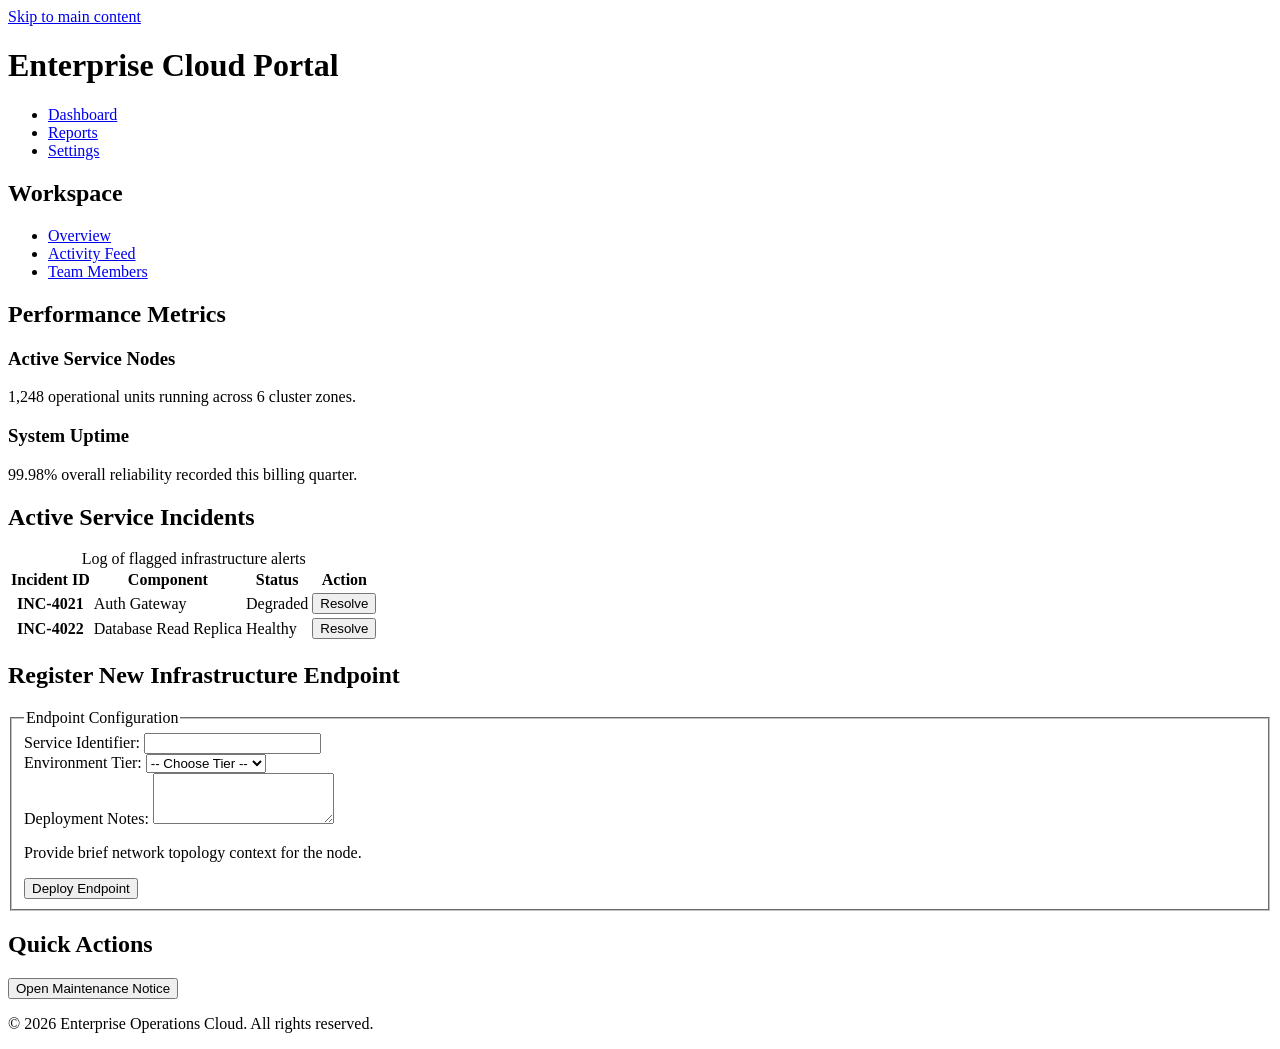
==== client/index.html @ 0bd35bb0 "Create index.html" ====
<!DOCTYPE html>
<html lang="en">
<head>
  <meta charset="UTF-8">
  <meta name="viewport" content="width=device-width, initial-scale=1.0">
  <title>Enterprise Analytics Dashboard</title>
</head>
<body>

  <!-- Top Global Header -->
  <header role="banner">
    <a href="#main-content" class="skip-link">Skip to main content</a>
    <h1>Enterprise Cloud Portal</h1>
    <nav aria-label="Global Navigation">
      <ul>
        <li><a href="#dashboard" aria-current="page">Dashboard</a></li>
        <li><a href="#reports">Reports</a></li>
        <li><a href="#settings">Settings</a></li>
      </ul>
    </nav>
  </header>

  <!-- Sidebar Navigation -->
  <aside aria-label="Sidebar Navigation">
    <nav>
      <h2>Workspace</h2>
      <ul>
        <li><a href="#overview">Overview</a></li>
        <li><a href="#activity">Activity Feed</a></li>
        <li><a href="#teams">Team Members</a></li>
      </ul>
    </nav>
  </aside>

  <!-- Primary Page Content Area -->
  <main id="main-content" role="main">
    
    <!-- Section: Metrics -->
    <section aria-labelledby="metrics-heading">
      <h2 id="metrics-heading">Performance Metrics</h2>
      <article>
        <h3>Active Service Nodes</h3>
        <p>1,248 operational units running across 6 cluster zones.</p>
      </article>
      <article>
        <h3>System Uptime</h3>
        <p>99.98% overall reliability recorded this billing quarter.</p>
      </article>
    </section>

    <!-- Section: Data Table -->
    <section aria-labelledby="table-heading">
      <h2 id="table-heading">Active Service Incidents</h2>
      <table>
        <caption>Log of flagged infrastructure alerts</caption>
        <thead>
          <tr>
            <th scope="col">Incident ID</th>
            <th scope="col">Component</th>
            <th scope="col">Status</th>
            <th scope="col">Action</th>
          </tr>
        </thead>
        <tbody>
          <tr>
            <th scope="row">INC-4021</th>
            <td>Auth Gateway</td>
            <td>Degraded</td>
            <td><button type="button" aria-label="Resolve incident INC-4021">Resolve</button></td>
          </tr>
          <tr>
            <th scope="row">INC-4022</th>
            <td>Database Read Replica</td>
            <td>Healthy</td>
            <td><button type="button" aria-label="Resolve incident INC-4022">Resolve</button></td>
          </tr>
        </tbody>
      </table>
    </section>

    <!-- Section: Accessible Form -->
    <section aria-labelledby="form-heading">
      <h2 id="form-heading">Register New Infrastructure Endpoint</h2>
      <form action="/submit-endpoint" method="post">
        <fieldset>
          <legend>Endpoint Configuration</legend>

          <div>
            <label for="service-name">Service Identifier:</label>
            <input type="text" id="service-name" name="serviceName" required aria-required="true">
          </div>

          <div>
            <label for="service-tier">Environment Tier:</label>
            <select id="service-tier" name="tier" required aria-required="true">
              <option value="">-- Choose Tier --</option>
              <option value="prod">Production</option>
              <option value="staging">Staging</option>
              <option value="dev">Development</option>
            </select>
          </div>

          <div>
            <label for="endpoint-notes">Deployment Notes:</label>
            <textarea id="endpoint-notes" name="notes" rows="3" aria-describedby="notes-desc"></textarea>
            <p id="notes-desc">Provide brief network topology context for the node.</p>
          </div>

          <button type="submit">Deploy Endpoint</button>
        </fieldset>
      </form>
    </section>

    <!-- Accessible Modal Dialog -->
    <section aria-labelledby="dialog-heading">
      <h2 id="dialog-heading">Quick Actions</h2>
      <button type="button" onclick="document.getElementById('confirmation-dialog').showModal()" aria-haspopup="dialog">
        Open Maintenance Notice
      </button>

      <dialog id="confirmation-dialog" aria-labelledby="modal-title">
        <h3 id="modal-title">Scheduled System Maintenance</h3>
        <p>Routing updates will initiate at midnight UTC. Confirm to acknowledge.</p>
        <form method="dialog">
          <button value="cancel">Close</button>
        </form>
      </dialog>
    </section>

  </main>

  <!-- Global Footer -->
  <footer role="contentinfo">
    <p>&copy; 2026 Enterprise Operations Cloud. All rights reserved.</p>
  </footer>

</body>
</html>
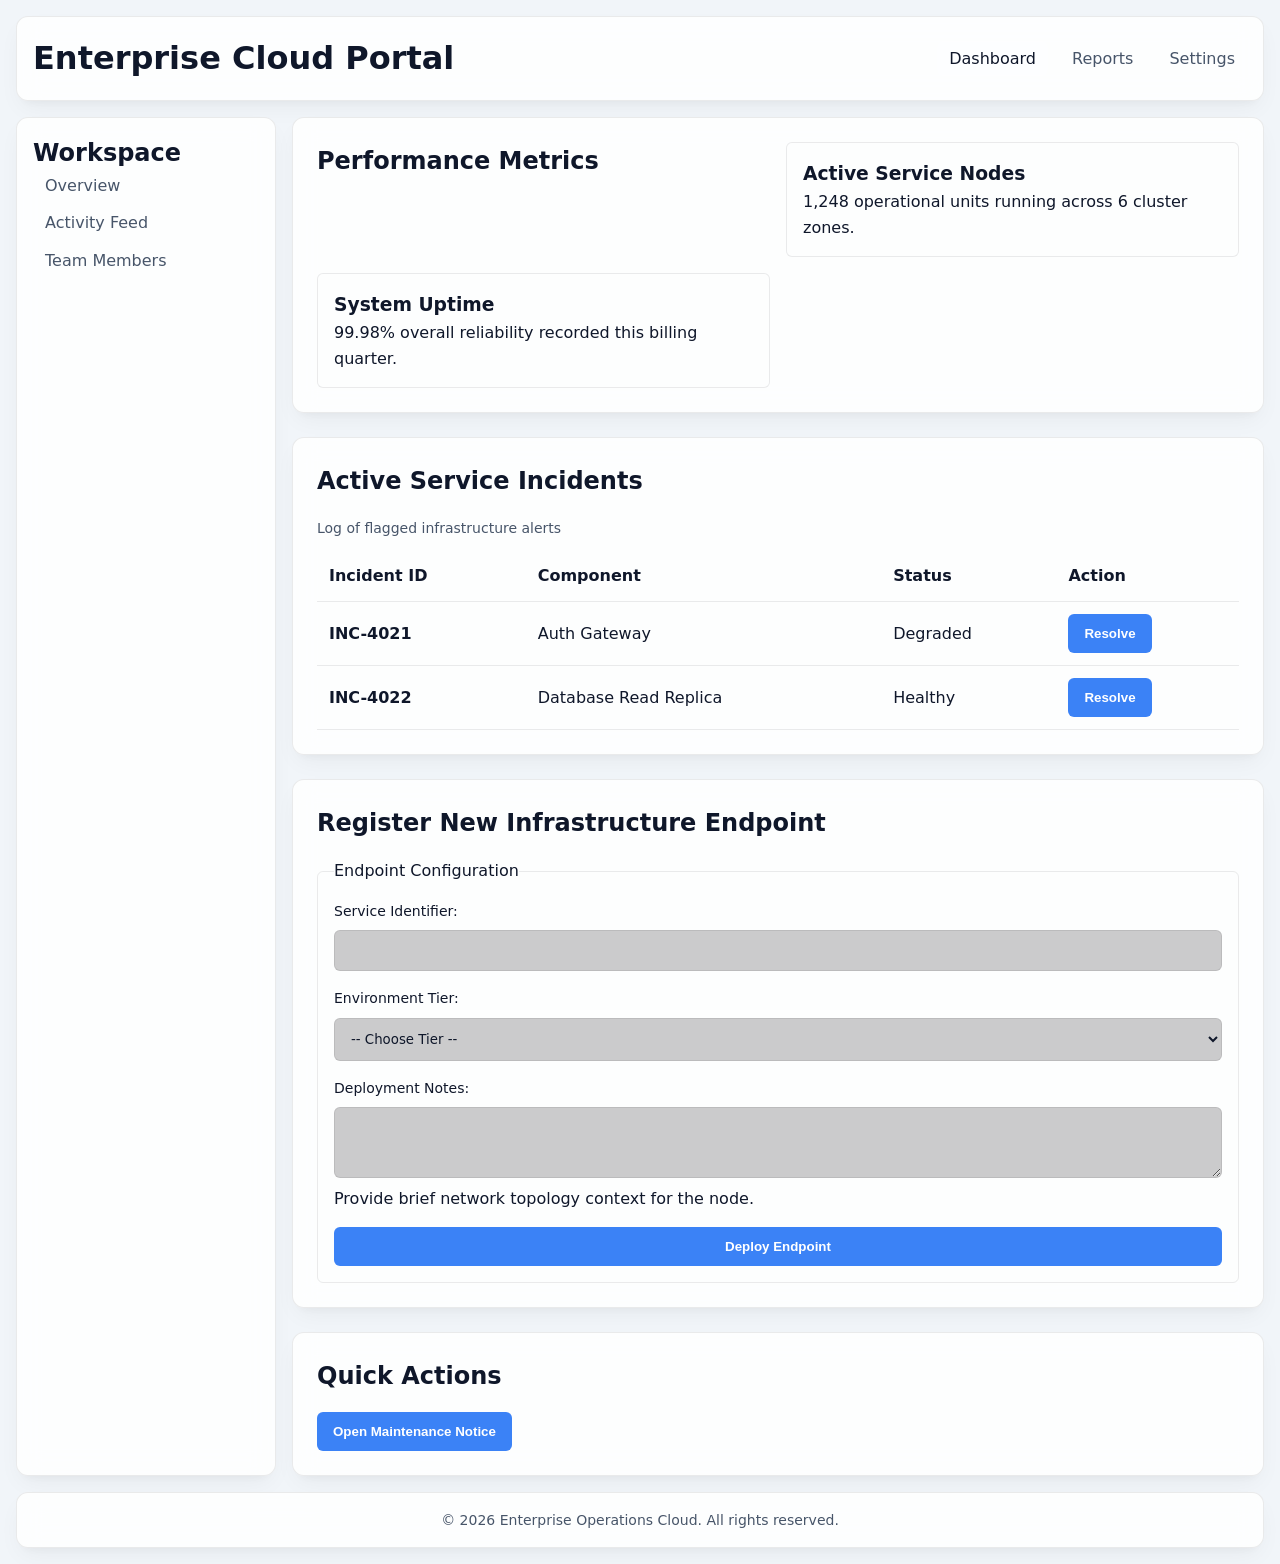
==== commit 488ea7ce: "Add stylesheet link to index.html" ====
--- a/client/index.html
+++ b/client/index.html
@@ -3,6 +3,7 @@
 <head>
   <meta charset="UTF-8">
   <meta name="viewport" content="width=device-width, initial-scale=1.0">
+  <link rel="stylesheet" href="style.css">
   <title>Enterprise Analytics Dashboard</title>
 </head>
 <body>
--- a/client/style.css
+++ b/client/style.css
@@ -0,0 +1,289 @@
+/* ==========================================================================
+   Design Tokens (:root)
+   ========================================================================== */
+:root {
+  /* Color Palette */
+  --bg-primary: #0f172a;
+  --bg-surface: rgba(30, 41, 59, 0.75);
+  --bg-surface-border: rgba(255, 255, 255, 0.1);
+  --text-primary: #f8fafc;
+  --text-secondary: #94a3b8;
+  --color-brand: #3b82f6;
+  --color-brand-hover: #2563eb;
+  --color-accent: #10b981;
+  --color-danger: #ef4444;
+
+  /* Typography Scale */
+  --font-base: system-ui, -apple-system, BlinkMacSystemFont, "Segoe UI", Roboto, sans-serif;
+  --text-sm: 0.875rem;
+  --text-base: 1rem;
+  --text-lg: 1.25rem;
+  --text-xl: 1.5rem;
+  --text-2xl: 2rem;
+
+  /* Spacing Scale */
+  --space-xs: 0.5rem;
+  --space-sm: 0.75rem;
+  --space-md: 1rem;
+  --space-lg: 1.5rem;
+  --space-xl: 2.5rem;
+
+  /* UI Tokens */
+  --radius-sm: 6px;
+  --radius-md: 12px;
+  --radius-lg: 16px;
+  --shadow-soft: 0 10px 25px -5px rgba(0, 0, 0, 0.3), 0 8px 10px -6px rgba(0, 0, 0, 0.2);
+  --glass-blur: blur(12px);
+  --transition-fast: 0.2s ease-in-out;
+}
+
+/* Light Theme Variables */
+@media (prefers-color-scheme: light) {
+  :root {
+    --bg-primary: #f1f5f9;
+    --bg-surface: rgba(255, 255, 255, 0.85);
+    --bg-surface-border: rgba(0, 0, 0, 0.08);
+    --text-primary: #0f172a;
+    --text-secondary: #475569;
+    --shadow-soft: 0 10px 25px -5px rgba(0, 0, 0, 0.05), 0 8px 10px -6px rgba(0, 0, 0, 0.04);
+  }
+}
+
+/* ==========================================================================
+   Base & Reset (Mobile-First 320px+)
+   ========================================================================== */
+*, *::before, *::after {
+  box-sizing: border-box;
+  margin: 0;
+  padding: 0;
+}
+
+html, body {
+  overflow-x: hidden;
+  max-width: 100vw;
+}
+
+body {
+  font-family: var(--font-base);
+  font-size: var(--text-base);
+  color: var(--text-primary);
+  background-color: var(--bg-primary);
+  line-height: 1.6;
+  display: flex;
+  flex-direction: column;
+  min-height: 100vh;
+}
+
+/* Skip Link */
+.skip-link {
+  position: absolute;
+  top: -100px;
+  left: var(--space-md);
+  background: var(--color-brand);
+  color: #fff;
+  padding: var(--space-xs) var(--space-md);
+  border-radius: var(--radius-sm);
+  z-index: 1000;
+  text-decoration: none;
+  transition: top var(--transition-fast);
+}
+.skip-link:focus {
+  top: var(--space-md);
+}
+
+/* Glassmorphic Card Mixin Applied */
+header, aside, section, footer, dialog {
+  background: var(--bg-surface);
+  backdrop-filter: var(--glass-blur);
+  -webkit-backdrop-filter: var(--glass-blur);
+  border: 1px solid var(--bg-surface-border);
+  border-radius: var(--radius-md);
+  box-shadow: var(--shadow-soft);
+}
+
+/* Header */
+header {
+  padding: var(--space-md);
+  margin: var(--space-sm);
+  display: flex;
+  flex-direction: column;
+  gap: var(--space-sm);
+}
+
+header nav ul, aside nav ul {
+  list-style: none;
+  display: flex;
+  flex-wrap: wrap;
+  gap: var(--space-sm);
+}
+
+header a, aside a {
+  color: var(--text-secondary);
+  text-decoration: none;
+  padding: var(--space-xs) var(--space-sm);
+  border-radius: var(--radius-sm);
+  transition: color var(--transition-fast), background var(--transition-fast);
+}
+
+header a:hover, aside a:hover, header a[aria-current="page"] {
+  color: var(--text-primary);
+  background: rgba(255, 255, 255, 0.08);
+}
+
+/* Main Content Layout */
+aside {
+  margin: var(--space-sm);
+  padding: var(--space-md);
+}
+
+main {
+  padding: var(--space-sm);
+  display: flex;
+  flex-direction: column;
+  gap: var(--space-lg);
+  flex: 1;
+}
+
+section {
+  padding: var(--space-lg);
+}
+
+section h2 {
+  margin-bottom: var(--space-md);
+  font-size: var(--text-xl);
+}
+
+/* Metric Cards (Flexbox / Grid) */
+section[aria-labelledby="metrics-heading"] {
+  display: grid;
+  grid-template-columns: 1fr;
+  gap: var(--space-md);
+}
+
+article {
+  background: rgba(255, 255, 255, 0.03);
+  border: 1px solid var(--bg-surface-border);
+  padding: var(--space-md);
+  border-radius: var(--radius-sm);
+  transition: transform var(--transition-fast);
+}
+
+article:hover {
+  transform: translateY(-2px);
+}
+
+/* Table Styling */
+table {
+  width: 100%;
+  border-collapse: collapse;
+  text-align: left;
+}
+
+caption {
+  text-align: left;
+  margin-bottom: var(--space-sm);
+  color: var(--text-secondary);
+  font-size: var(--text-sm);
+}
+
+th, td {
+  padding: var(--space-sm);
+  border-bottom: 1px solid var(--bg-surface-border);
+}
+
+/* Form Layout */
+fieldset {
+  border: 1px solid var(--bg-surface-border);
+  padding: var(--space-md);
+  border-radius: var(--radius-sm);
+  display: flex;
+  flex-direction: column;
+  gap: var(--space-md);
+}
+
+label {
+  display: block;
+  margin-bottom: var(--space-xs);
+  font-size: var(--text-sm);
+}
+
+input, select, textarea {
+  width: 100%;
+  padding: var(--space-sm);
+  border-radius: var(--radius-sm);
+  border: 1px solid var(--bg-surface-border);
+  background: rgba(0, 0, 0, 0.2);
+  color: var(--text-primary);
+  font-family: inherit;
+}
+
+/* Buttons */
+button {
+  cursor: pointer;
+  background: var(--color-brand);
+  color: #fff;
+  border: none;
+  padding: var(--space-sm) var(--space-md);
+  border-radius: var(--radius-sm);
+  font-weight: 600;
+  transition: background var(--transition-fast), transform var(--transition-fast);
+}
+
+button:hover {
+  background: var(--color-brand-hover);
+  transform: translateY(-1px);
+}
+
+/* Footer */
+footer {
+  margin: var(--space-sm);
+  padding: var(--space-md);
+  text-align: center;
+  font-size: var(--text-sm);
+  color: var(--text-secondary);
+}
+
+/* ==========================================================================
+   Responsive Breakpoints
+   ========================================================================== */
+
+/* Tablet (768px+) */
+@media (min-width: 768px) {
+  section[aria-labelledby="metrics-heading"] {
+    grid-template-columns: repeat(2, 1fr);
+  }
+
+  header {
+    flex-direction: row;
+    justify-content: space-between;
+    align-items: center;
+  }
+}
+
+/* Desktop (1024px+) */
+@media (min-width: 1024px) {
+  body {
+    display: grid;
+    grid-template-columns: 260px 1fr;
+    grid-template-rows: auto 1fr auto;
+    grid-template-areas:
+      "header header"
+      "sidebar main"
+      "footer footer";
+    gap: var(--space-md);
+    padding: var(--space-md);
+  }
+
+  header { grid-area: header; margin: 0; }
+  aside { grid-area: sidebar; margin: 0; }
+  main { grid-area: main; padding: 0; }
+  footer { grid-area: footer; margin: 0; }
+}
+
+/* Large Displays (1440px+) */
+@media (min-width: 1440px) {
+  body {
+    max-width: 1440px;
+    margin: 0 auto;
+  }
+}
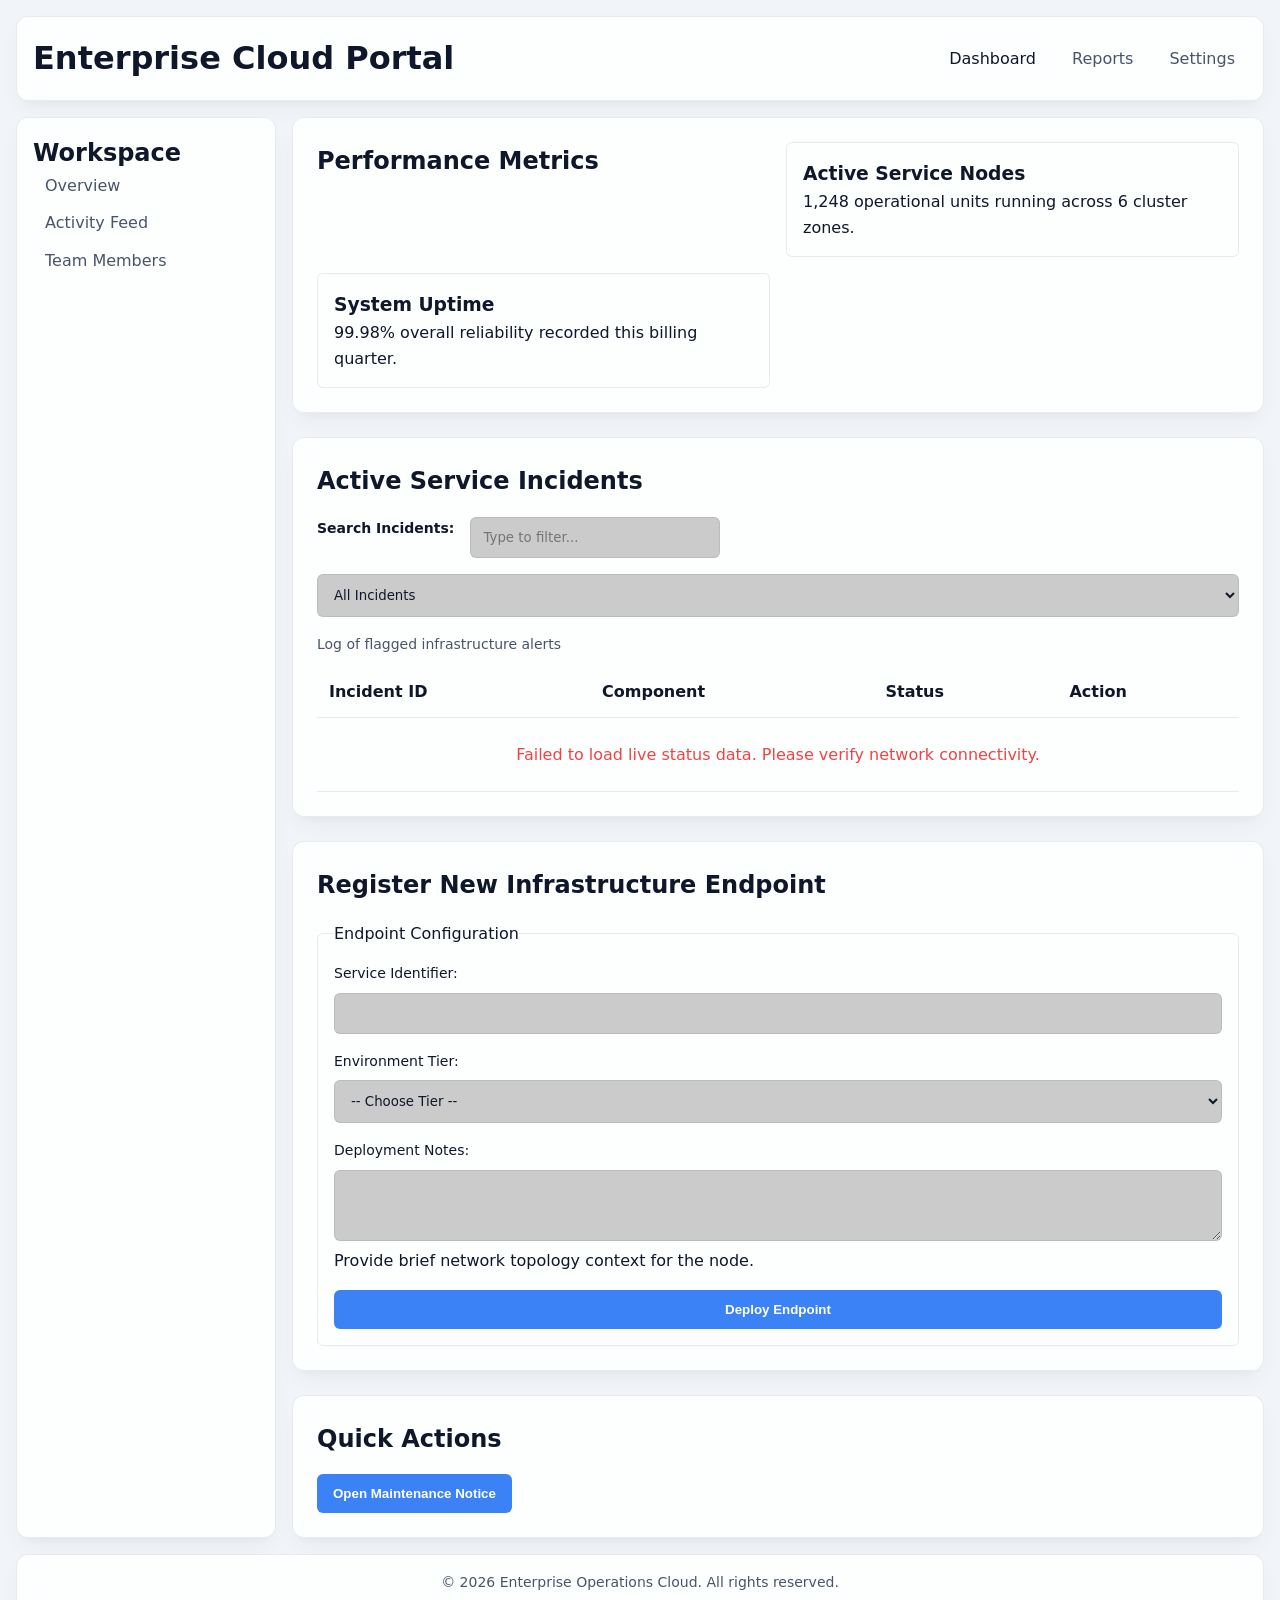
==== commit ba77bf7f: "Update index.html" ====
--- a/client/index.html
+++ b/client/index.html
@@ -7,7 +7,7 @@
   <title>Enterprise Analytics Dashboard</title>
 </head>
 <body>
-
+<script type="module" src="app.js"></script>
   <!-- Top Global Header -->
   <header role="banner">
     <a href="#main-content" class="skip-link">Skip to main content</a>
